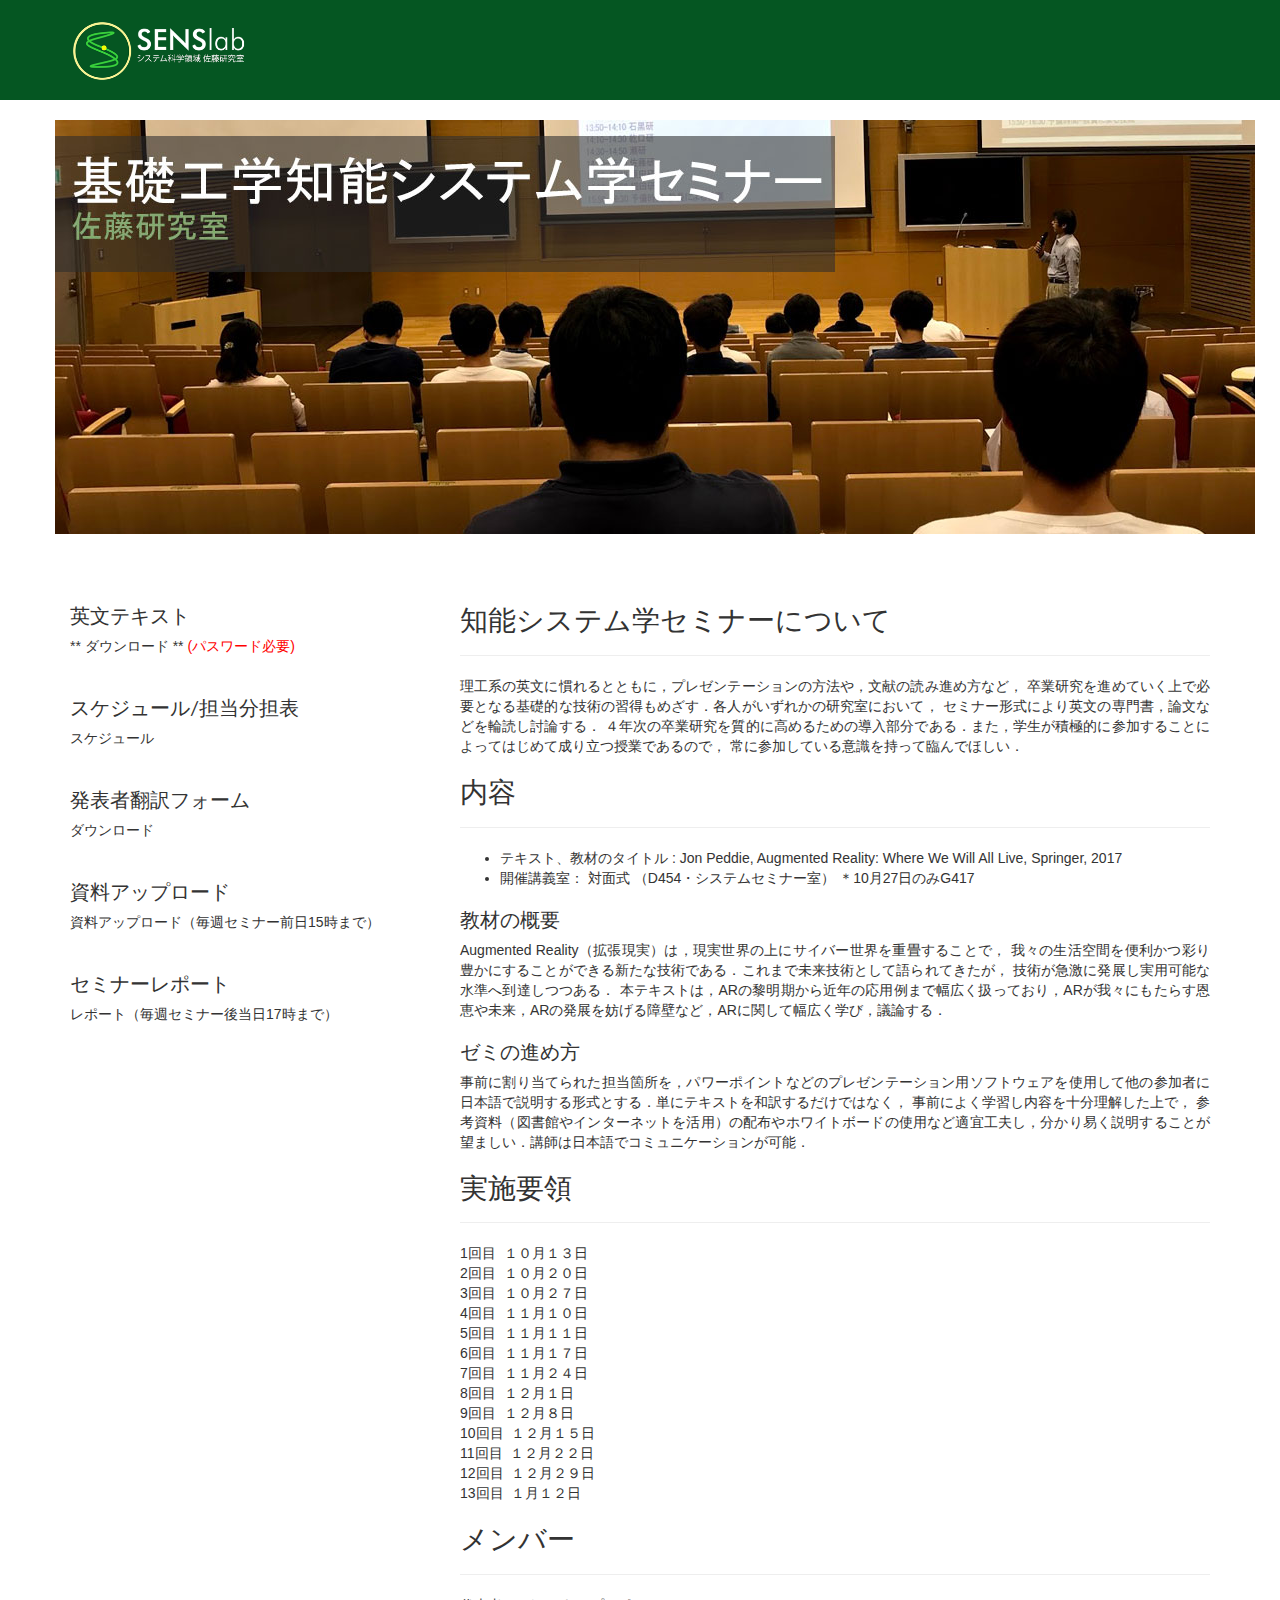
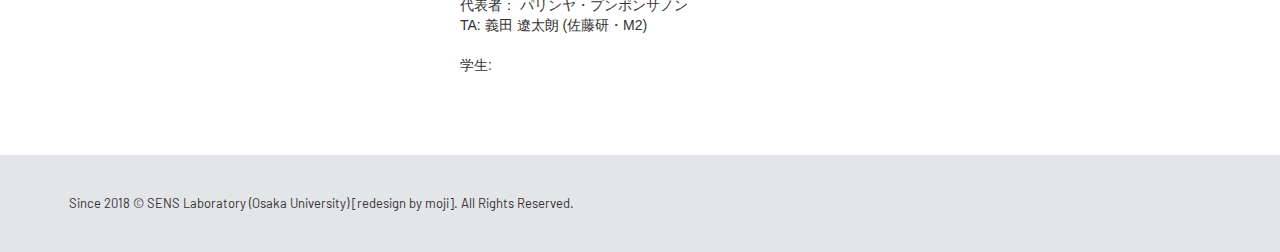
==== 2022/index.html @ cb9b2a0f "update link" ====
<!DOCTYPE html>
<html>
<head>
	<title>R4(2022)基礎工学知能システム学セミナー 佐藤研: Augmented Reality Where We Will Alive</title>
	<meta name="viewport" content="width=device-width, initial-scale=1.0">
	<meta http-equiv="Content-Type" content="text/html; charset=UTF-8" />
	<meta name="keywords" content="SENS,大阪大学,基礎工学部,基礎工学研究科,基礎工学知能システム学セミナー">
	<meta name="description" content="基礎工学知能システム学セミナー">
	<meta name="author" content="SENS">

	<!-- SENS ICON -->
	<link rel="SENS" href="https://www.sens.sys.es.osaka-u.ac.jp/images/icons/sens-lab.ico" type="image/x-icon" />

	<!-- Bootstrap -->
	<link href="css/bootstrap.css" rel="stylesheet">
	<link href="css/custom-setting.css" rel="stylesheet">
	
	<!-- jQuery --> 
	<script type="text/javascript" src="https://ajax.googleapis.com/ajax/libs/jquery/2.1.3/jquery.min.js"></script> 

	<!-- Google Fonts -->
	<link href="https://fonts.googleapis.com/css?family=Roboto" rel="stylesheet">
	<link href="https://fonts.googleapis.com/css?family=Lato" rel="stylesheet">
	<link href="https://fonts.googleapis.com/css?family=Abel" rel="stylesheet">
	<link href="https://fonts.googleapis.com/css?family=Barlow" rel="stylesheet">
	
	<!-- Google Analytic -->
	<script type="text/javascript" src="js/analytics.js"></script>
</head>

<body>
<header class="main-header">
	<!-- to be filled by javascript, see header.html -->
</header>

<section class="teaser-container">
<div class="container">
	<div class="row">
	<img src="images/teasers/teaser-sys-seminar-at-osaka-u.jpg" style="padding-top: 60px;">
	</div>
</div>
</section>

<p id="about-pbl"></p>
<div class="container">
	<div class="row" style="padding-bottom:0px;margin-bottom:0px">
	</br>
	</br>
	<div class="col-md-4" style="text-align: left;">
		<h2 class="medium-headline">英文テキスト</h2>
		<a class="textlink-black" href="https://drive.google.com/file/d/1UW7KDTal5PQsuIqQap1_smPcKyoL-IUZ/view?usp=sharing" target="_blank">** ダウンロード **</a>
		<font style="color: red;">(パスワード必要)</font>
		</br>
		</br>
		
		<h2 class="medium-headline">スケジュール/担当分担表</h2>
		<a class="textlink-black" href="https://docs.google.com/spreadsheets/d/1PE4AvtioFS-nCHK56oR7BIEzM9UAwaiLkw_JF3z1Wh4/edit?usp=sharing" target="_blank">
		スケジュール
		</a>
		</br>
		</br>	
		
		<h2 class="medium-headline">発表者翻訳フォーム</h2>
		<a class="textlink-black" href="#" target="_blank">ダウンロード</a>
		</br>
		</br>
		
		<h2 class="medium-headline">資料アップロード</h2>
		<a class="textlink-black" href="#" target="_blank">資料アップロード（毎週セミナー前日15時まで）</a>
		</br>
		</br>
		
		<h2 class="medium-headline">セミナーレポート</h2>
		<a class="textlink-black" href="#" target="_blank">レポート（毎週セミナー後当日17時まで）</a>
		</br>
		</br>	
		
	</div>
	<div class="col-md-8" style="text-align: justify;">
		<section class="about-sys-seminar">
		<h3 class="big-headline">知能システム学セミナーについて</h3>
		<hr>
		理工系の英文に慣れるとともに，プレゼンテーションの方法や，文献の読み進め方など，
		卒業研究を進めていく上で必要となる基礎的な技術の習得もめざす．各人がいずれかの研究室において，
		セミナー形式により英文の専門書，論文などを輪読し討論する．
		４年次の卒業研究を質的に高めるための導入部分である．また，学生が積極的に参加することによってはじめて成り立つ授業であるので，
		常に参加している意識を持って臨んでほしい．
		</br>
		</section>
		
		<section class="class-information">
		<h3 class="big-headline">内容</h3>
		<hr>
		<ul>
		<li> テキスト、教材のタイトル : 
		Jon Peddie, Augmented Reality: Where We Will All Live, Springer, 2017
		</li>
		<li>開催講義室： 対面式 （D454・システムセミナー室） ＊10月27日のみG417
		</li>
		</ul>
		<h2 class="medium-headline">教材の概要</h2>
		Augmented Reality（拡張現実）は，現実世界の上にサイバー世界を重畳することで，
		我々の生活空間を便利かつ彩り豊かにすることができる新たな技術である．これまで未来技術として語られてきたが，
		技術が急激に発展し実用可能な水準へ到達しつつある．
		本テキストは，ARの黎明期から近年の応用例まで幅広く扱っており，ARが我々にもたらす恩恵や未来，ARの発展を妨げる障壁など，ARに関して幅広く学び，議論する．
		</br>
		<h2 class="medium-headline">ゼミの進め方</h2>
		事前に割り当てられた担当箇所を，パワーポイントなどのプレゼンテーション用ソフトウェアを使用して他の参加者に日本語で説明する形式とする．単にテキストを和訳するだけではなく，
		事前によく学習し内容を十分理解した上で，
		参考資料（図書館やインターネットを活用）の配布やホワイトボードの使用など適宜工夫し，分かり易く説明することが望ましい．講師は日本語でコミュニケーションが可能．
		</section>
		
		<section class="class-schedule">
		<h3 class="big-headline">実施要領</h3>
		<hr>
		1回目&nbsp;&nbsp;１０月１３日
		</br>
		2回目&nbsp;&nbsp;１０月２０日
		</br>
		3回目&nbsp;&nbsp;１０月２７日
		</br>
		4回目&nbsp;&nbsp;１１月１０日
		</br>
		5回目&nbsp;&nbsp;１１月１１日
		</br>
		6回目&nbsp;&nbsp;１１月１７日
		</br>
		7回目&nbsp;&nbsp;１１月２４日
		</br>
		8回目&nbsp;&nbsp;１２月１日
		</br>
		9回目&nbsp;&nbsp;１２月８日
		</br>
		10回目&nbsp;&nbsp;１２月１５日
		</br>
		11回目&nbsp;&nbsp;１２月２２日
		</br>
		12回目&nbsp;&nbsp;１２月２９日
		</br>
		13回目&nbsp;&nbsp;１月１２日
		</br>
		</section>
		
		<section class="members">
		<h3 class="big-headline">メンバー</h3>
		<hr>
		代表者： <a class="textlink-black" href="https://punpongsanon.info/" target="_blank">パリンヤ・プンポンサノン</a>
		</br>
		TA: 義田 遼太朗 (佐藤研・M2)
		</br>
		</br>
		学生:
		</section>
	</div>
	</div>
</div>
 
<div class="dc_clear">
</div>

</br>
</br>
</br>
</br>
</section>

<div class="container">
	<div class="row">
		<div class="col-md-12 footer" style="text-align: center;">
			<span class="copyright">
			Since 2018 &copy; SENS Laboratory (Osaka University) [redesign by 
			<a href="https://punpongsanon.info/" target="_blank" class="footer-text-link">
			moji</a>]. 
			All Rights Reserved.
			</span>
		</div>
	</div>
</div>

<!-- Bootstrap --> 
<script type="text/javascript" src="js/bootstrap.min.js"></script>
<!-- header -->
<script type="text/javascript" src="js/headerstrap.js"></script> 

</body>
</html>
---- 2022/css/custom-setting.css ----
/*!
 * IE10 viewport hack for Surface/desktop Windows 8 bug
 * Copyright 2014-2015 Twitter, Inc.
 * Licensed under MIT (https://github.com/twbs/bootstrap/blob/master/LICENSE)
 */

/*
 * See the Getting Started docs for more information:
 * http://getbootstrap.com/getting-started/#support-ie10-width
 */
@-ms-viewport     { width: device-width; }
@-o-viewport      { width: device-width; }
@viewport         { width: device-width; }

body 
{
    width: 100%;
    height: 100%;	
	font-family: 'Open Sans', sans-serif;
}

html 
{
    width: 100%;
    height: 100%;
}

.big-headline
{
	font-size: 28px;
	text-transform: none;
	font-family: 'Lato';
	font-weight: 400;
}

.medium-headline
{
	font-size: 20px;
	text-transform: none;
	font-family: 'Lato';
	font-weight: 400;
}

.small-headline
{
	font-size: 15px;
	text-transform: none;
	font-family: 'Lato';
	font-weight: 400;
}

.navbar 
{
	color: #000;
	background-color: #055622;
	font-family: 'Roboto';
}

.navbar.navbar-default 
{
  border: none;
}

.teaser-container
{
	background-color: #ffffff;
	padding-top: 60px;
}

.main-container
{
	padding-top: 60px;
}

/* Members */
.current-lab-member-name
{
	font-size: 15px;
	font-family: 'Roboto';
}

.current-lab-member-position
{
	font-size: 13px;
	font-family: 'Roboto';
	padding-bottom: 7px;
}

/* Footer */
.footer 
{
	width: 100%;
	display: flex;
	flex-flow: row wrap;
	position: relative;
	margin-left: auto;
	margin-right: auto;
	padding: 1em;
	background: hsl(220, 10%, 90%);
	box-shadow: -50vw 0 hsl(220, 10%, 90%), 50vw 0 hsl(220, 10%, 90%);
	text-align: center;
}

.footer-logo 
{
	height: 3em;
	margin: 0 .5em;
	text-decoration: none;
	text-align: center;
}

.footer-text-link
{
	color: #333333;
	background-color: transparent;
	text-decoration:none;
	border-bottom:0px;
}

.footer-text-link:hover
{
	color: #055622;
	text-decoration:underline;
	border-bottom:1px;
}

/* CopyRight */
.copyright 
{
	color: #333333;
	padding: 25px 0;
	margin: 0;
	text-align: center;
	font-size: 13px;
	font-family: 'Barlow';
	position: relative;
	z-index: 200;
}

/* tag */
.tag-ppt-download
{
	padding-left: 3px;
	padding-right: 3px;
	padding-top: 2px;
	padding-bottom: 2px;
	color: #ffffff;
	background-color: #46632f;
	border-color: #46632f;
	text-decoration: none;
}

.tag-ppt-download:active
{
	padding-left: 3px;
	padding-right: 3px;
	padding-top: 2px;
	padding-bottom: 2px;
	color: #ffffff;
	background-color: #004aa3;
	border-color: #004aa3;
	text-decoration: none;
}

.tag-ppt-download:hover
{
	padding-left: 3px;
	padding-right: 3px;
	padding-top: 2px;
	padding-bottom: 2px;
	color: #ffffff;
	background-color: #364c25;
	border-color: #364c25;
	text-decoration: none;
}

.tag-ppt-download:visit
{
	padding-left: 3px;
	padding-right: 3px;
	padding-top: 2px;
	padding-bottom: 2px;
	color: #ffffff;
	background-color: #46632f;
	border-color: #46632f;
	text-decoration: none;
}

/* link */
.textlink-black
{
	-moz-transition: opacity 0.25s ease-in-out;
	-webkit-transition: opacity 0.25s ease-in-out;
	-o-transition: opacity 0.25s ease-in-out;
	-ms-transition: opacity 0.25s ease-in-out;
	transition: opacity 0.25s ease-in-out;	
	text-decoration: none;
	color: #333333;
}

.textlink-black:hover
{
	text-transform: uppercase;
	color: #494949;
}

.textlink-black:active
{
}

.textlink-black:visited
{
	color: #333333;
}

.textlink-black-big
{
}

.textlink-black-norm
{
	-moz-transition: opacity 0.25s ease-in-out;
	-webkit-transition: opacity 0.25s ease-in-out;
	-o-transition: opacity 0.25s ease-in-out;
	-ms-transition: opacity 0.25s ease-in-out;
	transition: opacity 0.25s ease-in-out;	
	text-decoration: none;
	color: #333333;
}

.textlink-black-norm:hover
{
	color: #494949;
}

.textlink-black-norm:active
{
}

.textlink-black-norm:visited
{
	color: #333333;
}
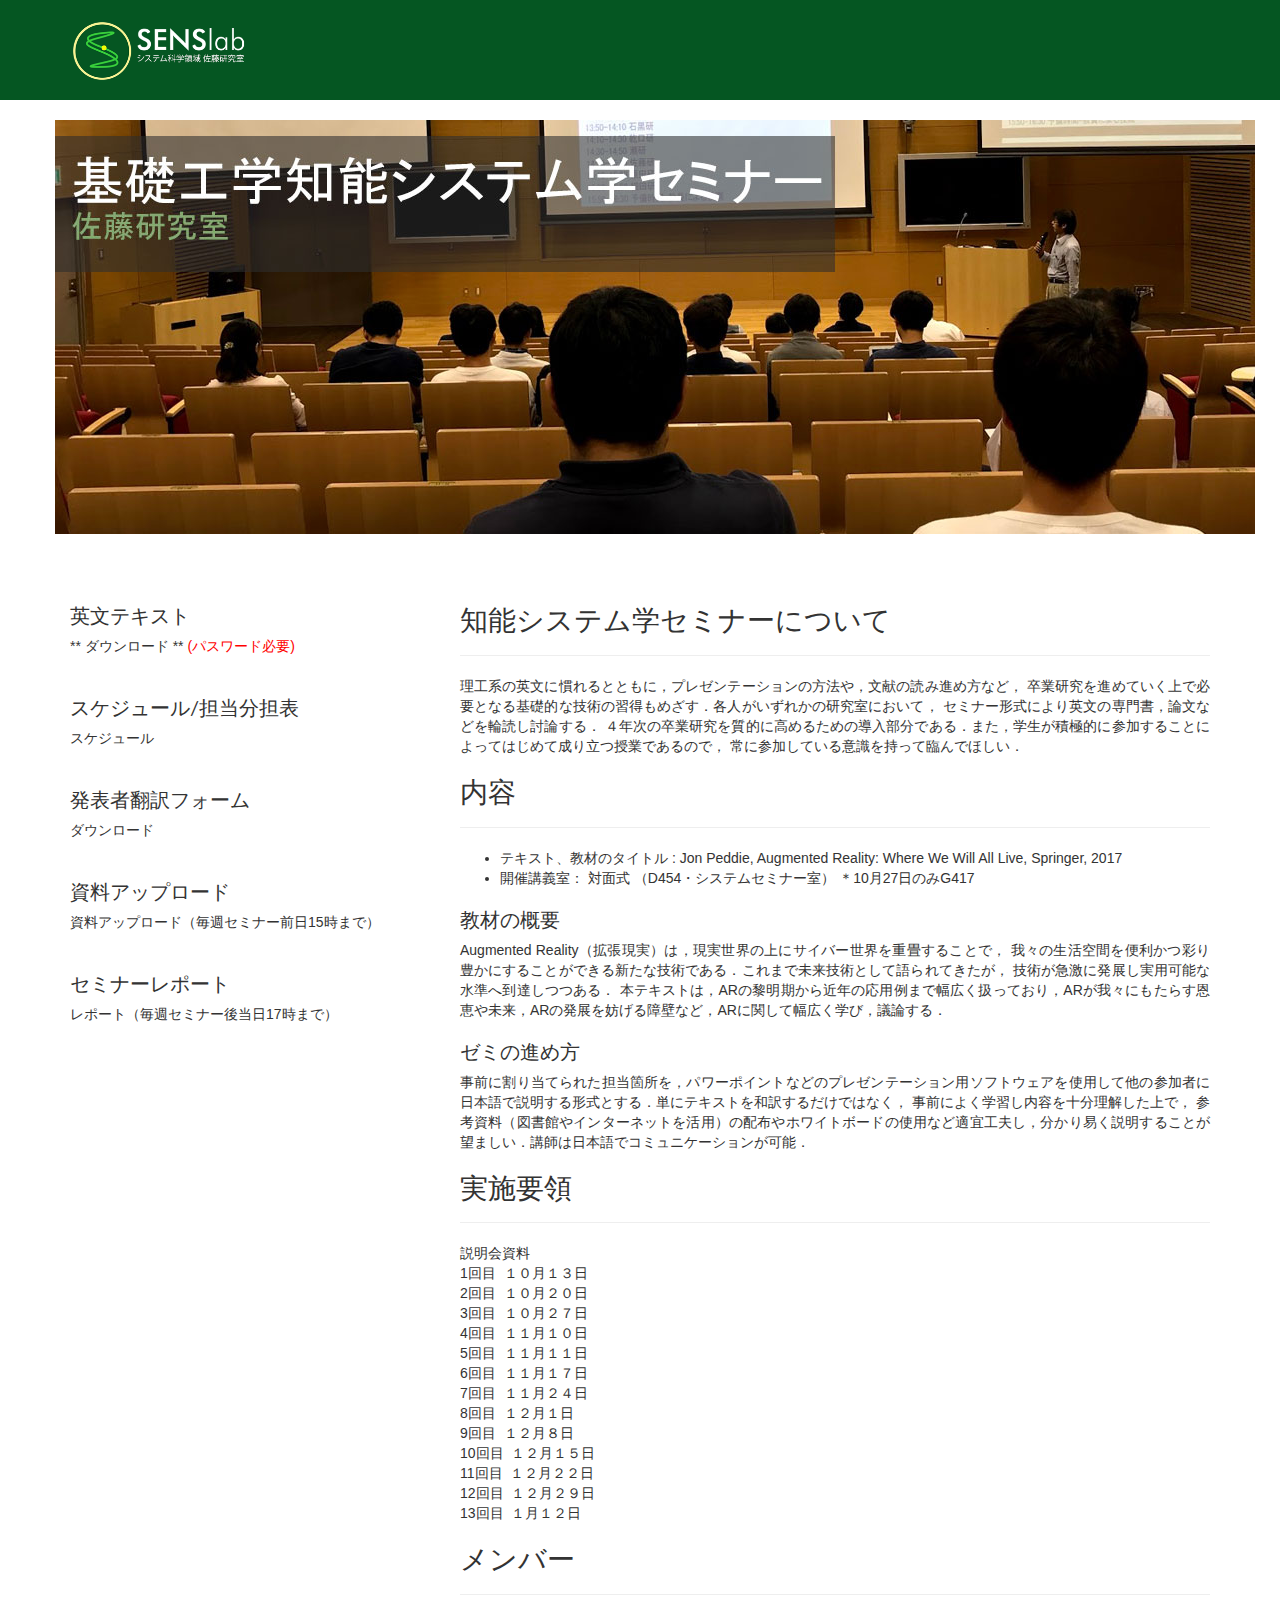
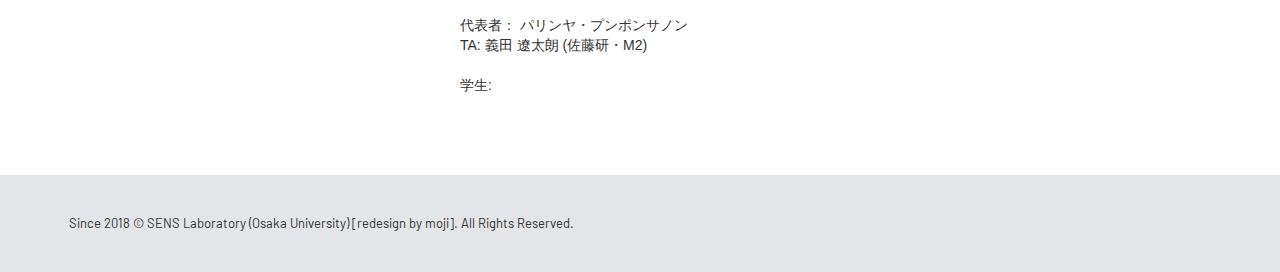
==== commit 9500569e: "add materials" ====
--- a/2022/index.html
+++ b/2022/index.html
@@ -61,17 +61,17 @@
 		</br>	
 		
 		<h2 class="medium-headline">発表者翻訳フォーム</h2>
-		<a class="textlink-black" href="#" target="_blank">ダウンロード</a>
+		<a class="textlink-black" href="https://docs.google.com/document/d/1V7vcUYLYkz_Tloh152LNPhg1tn3H5OnU/edit?usp=sharing&ouid=116277944789146877427&rtpof=true&sd=true" target="_blank">ダウンロード</a>
 		</br>
 		</br>
 		
 		<h2 class="medium-headline">資料アップロード</h2>
-		<a class="textlink-black" href="#" target="_blank">資料アップロード（毎週セミナー前日15時まで）</a>
+		<a class="textlink-black" href="https://forms.gle/GsZufDhZWQj2dzoM9" target="_blank">資料アップロード（毎週セミナー前日15時まで）</a>
 		</br>
 		</br>
 		
 		<h2 class="medium-headline">セミナーレポート</h2>
-		<a class="textlink-black" href="#" target="_blank">レポート（毎週セミナー後当日17時まで）</a>
+		<a class="textlink-black" href="https://forms.gle/HssoqcRYWmgbTuPBA" target="_blank">レポート（毎週セミナー後当日17時まで）</a>
 		</br>
 		</br>	
 		
@@ -113,6 +113,10 @@
 		<section class="class-schedule">
 		<h3 class="big-headline">実施要領</h3>
 		<hr>
+		<a class="textlink-black" href="https://drive.google.com/file/d/1WYBIc1d2O46jQFWEd6wOKCsj75FLoXOP/view?usp=sharing" target="_blank">
+		説明会資料
+		</a>
+		</br>
 		1回目&nbsp;&nbsp;１０月１３日
 		</br>
 		2回目&nbsp;&nbsp;１０月２０日
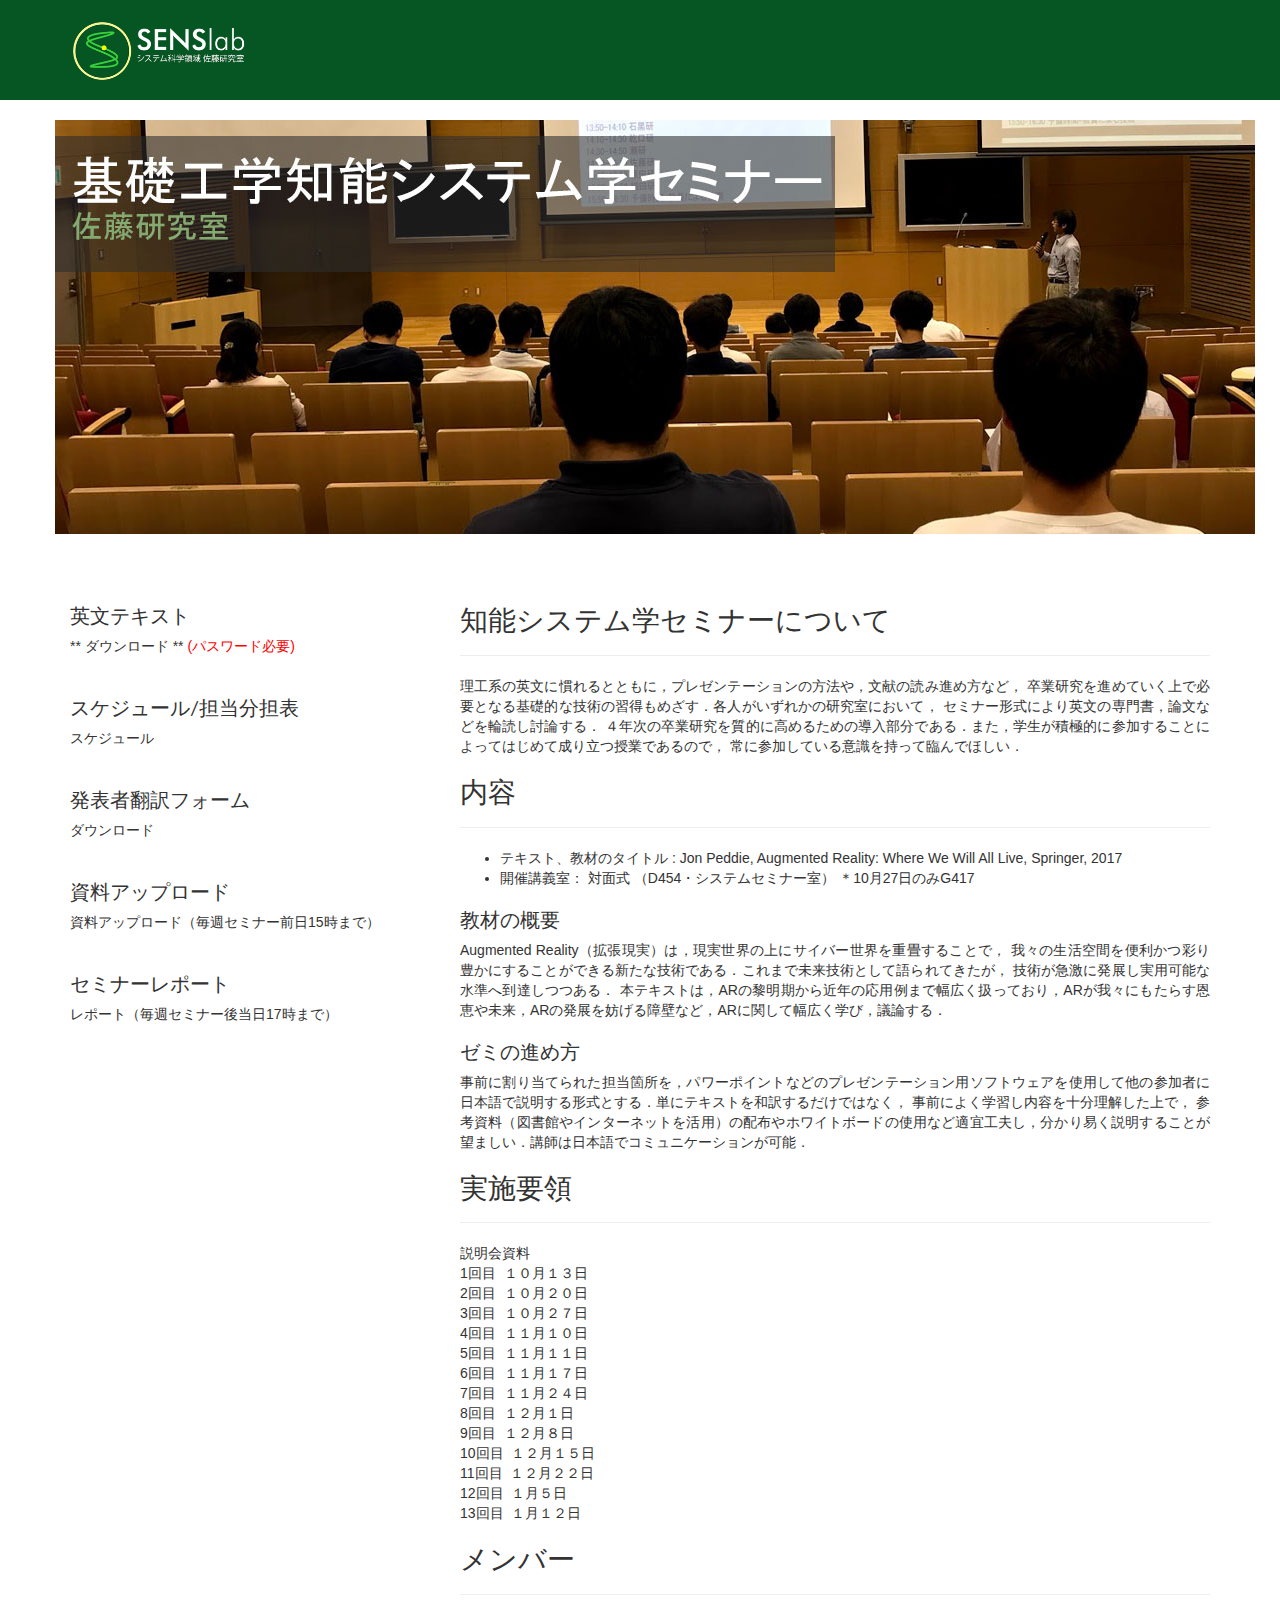
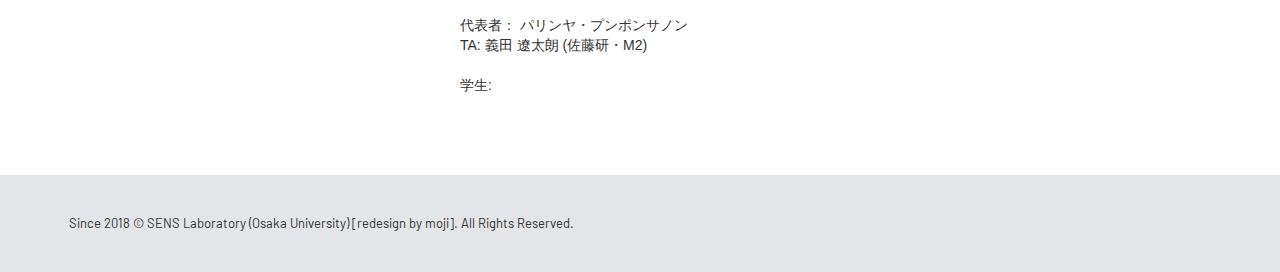
==== commit 783568e5: "update calendar" ====
--- a/2022/index.html
+++ b/2022/index.html
@@ -139,7 +139,7 @@
 		</br>
 		11回目&nbsp;&nbsp;１２月２２日
 		</br>
-		12回目&nbsp;&nbsp;１２月２９日
+		12回目&nbsp;&nbsp;１月５日
 		</br>
 		13回目&nbsp;&nbsp;１月１２日
 		</br>
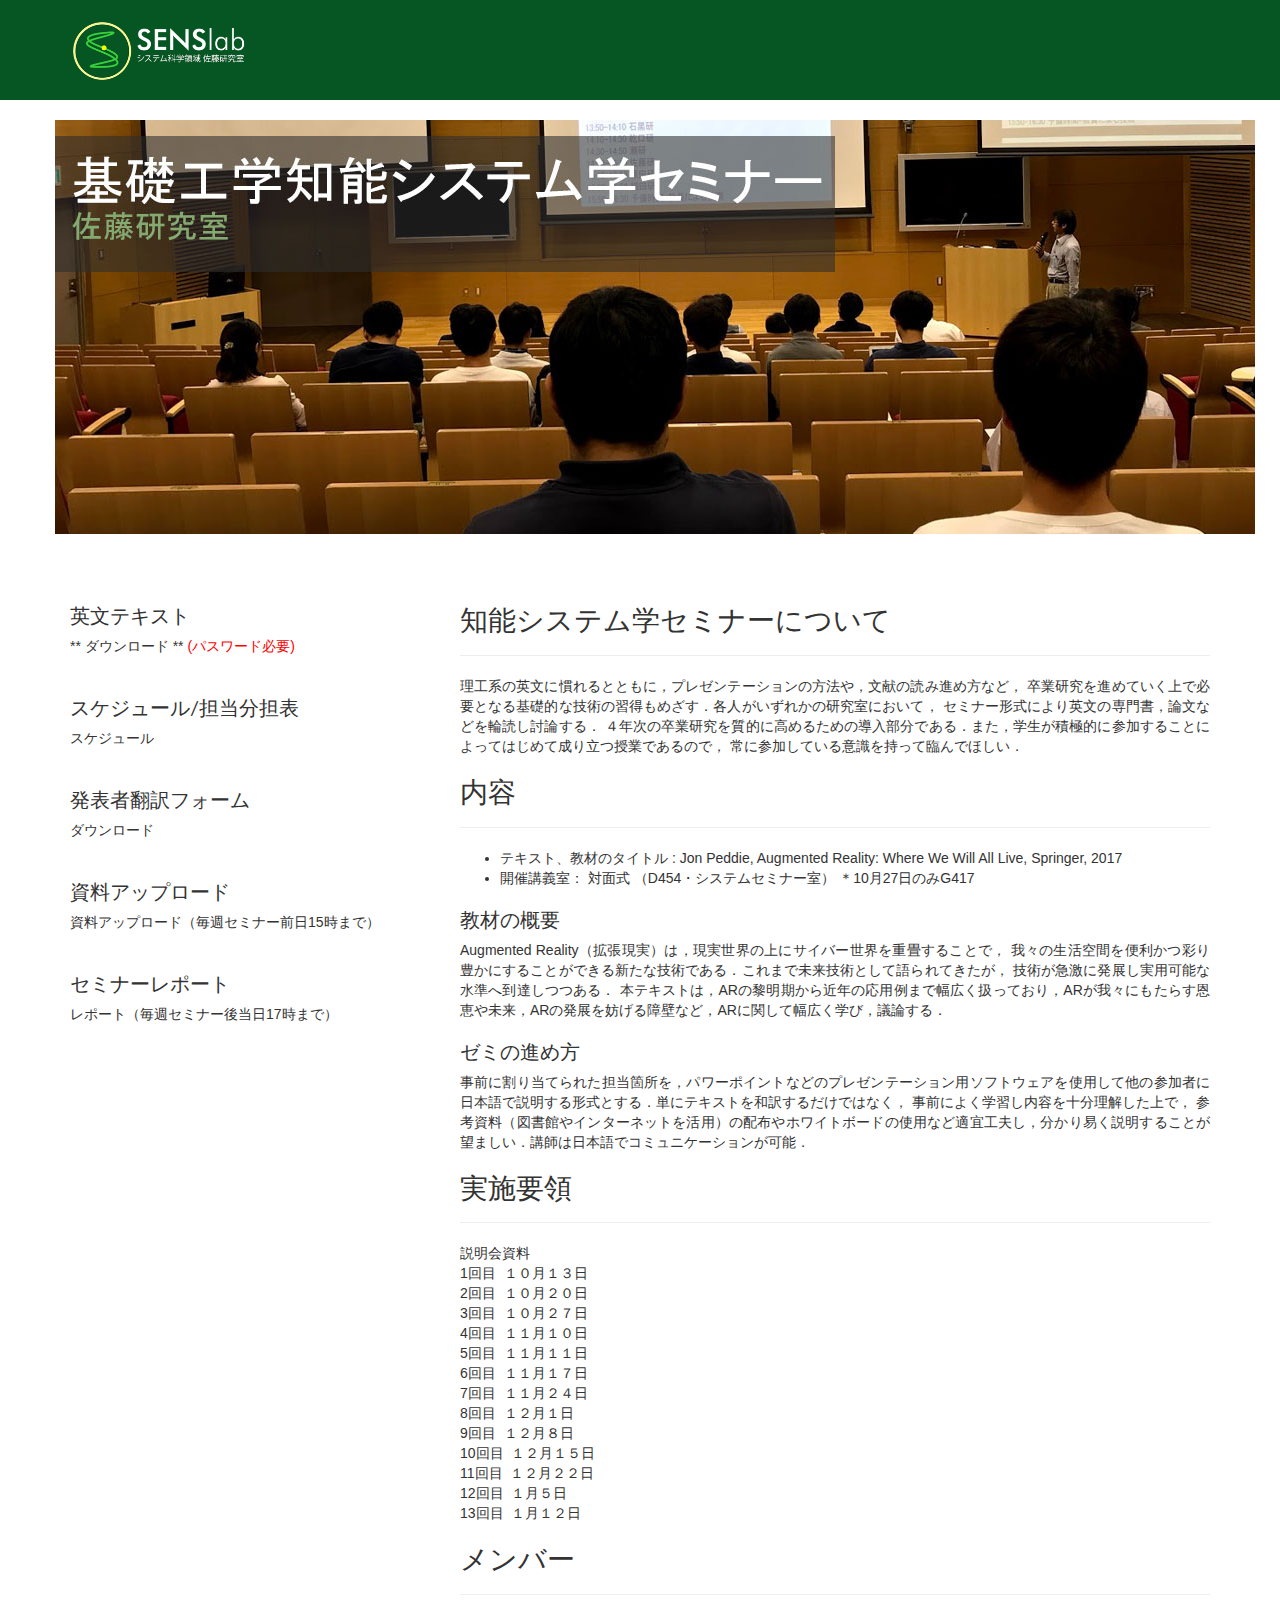
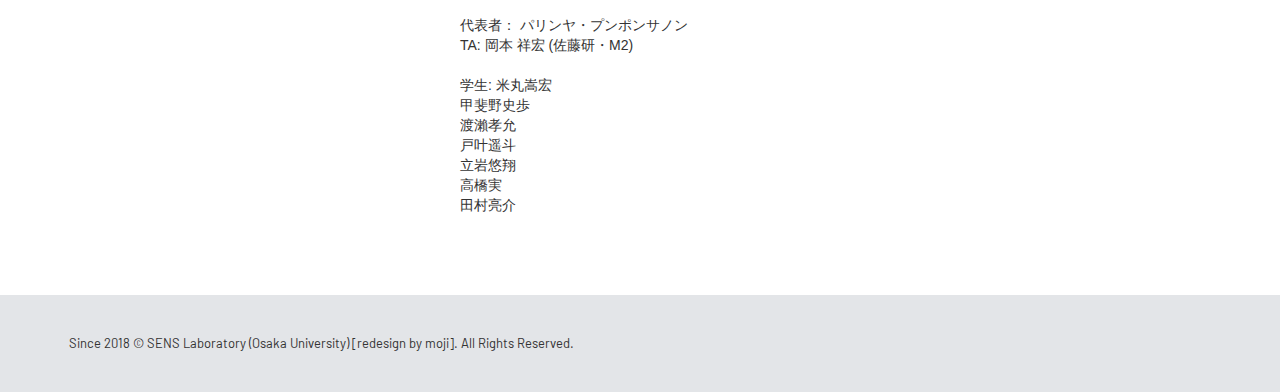
==== commit cca0c0c0: "update member" ====
--- a/2022/index.html
+++ b/2022/index.html
@@ -150,10 +150,23 @@
 		<hr>
 		代表者： <a class="textlink-black" href="https://punpongsanon.info/" target="_blank">パリンヤ・プンポンサノン</a>
 		</br>
-		TA: 義田 遼太朗 (佐藤研・M2)
+		TA: 岡本 祥宏 (佐藤研・M2)
 		</br>
 		</br>
 		学生:
+			米丸嵩宏
+			</br>
+			甲斐野史歩
+			</br>
+			渡瀨孝允
+			</br>
+			戸叶遥斗
+			</br>
+			立岩悠翔
+			</br>
+			高橋実
+			</br>
+			田村亮介
 		</section>
 	</div>
 	</div>
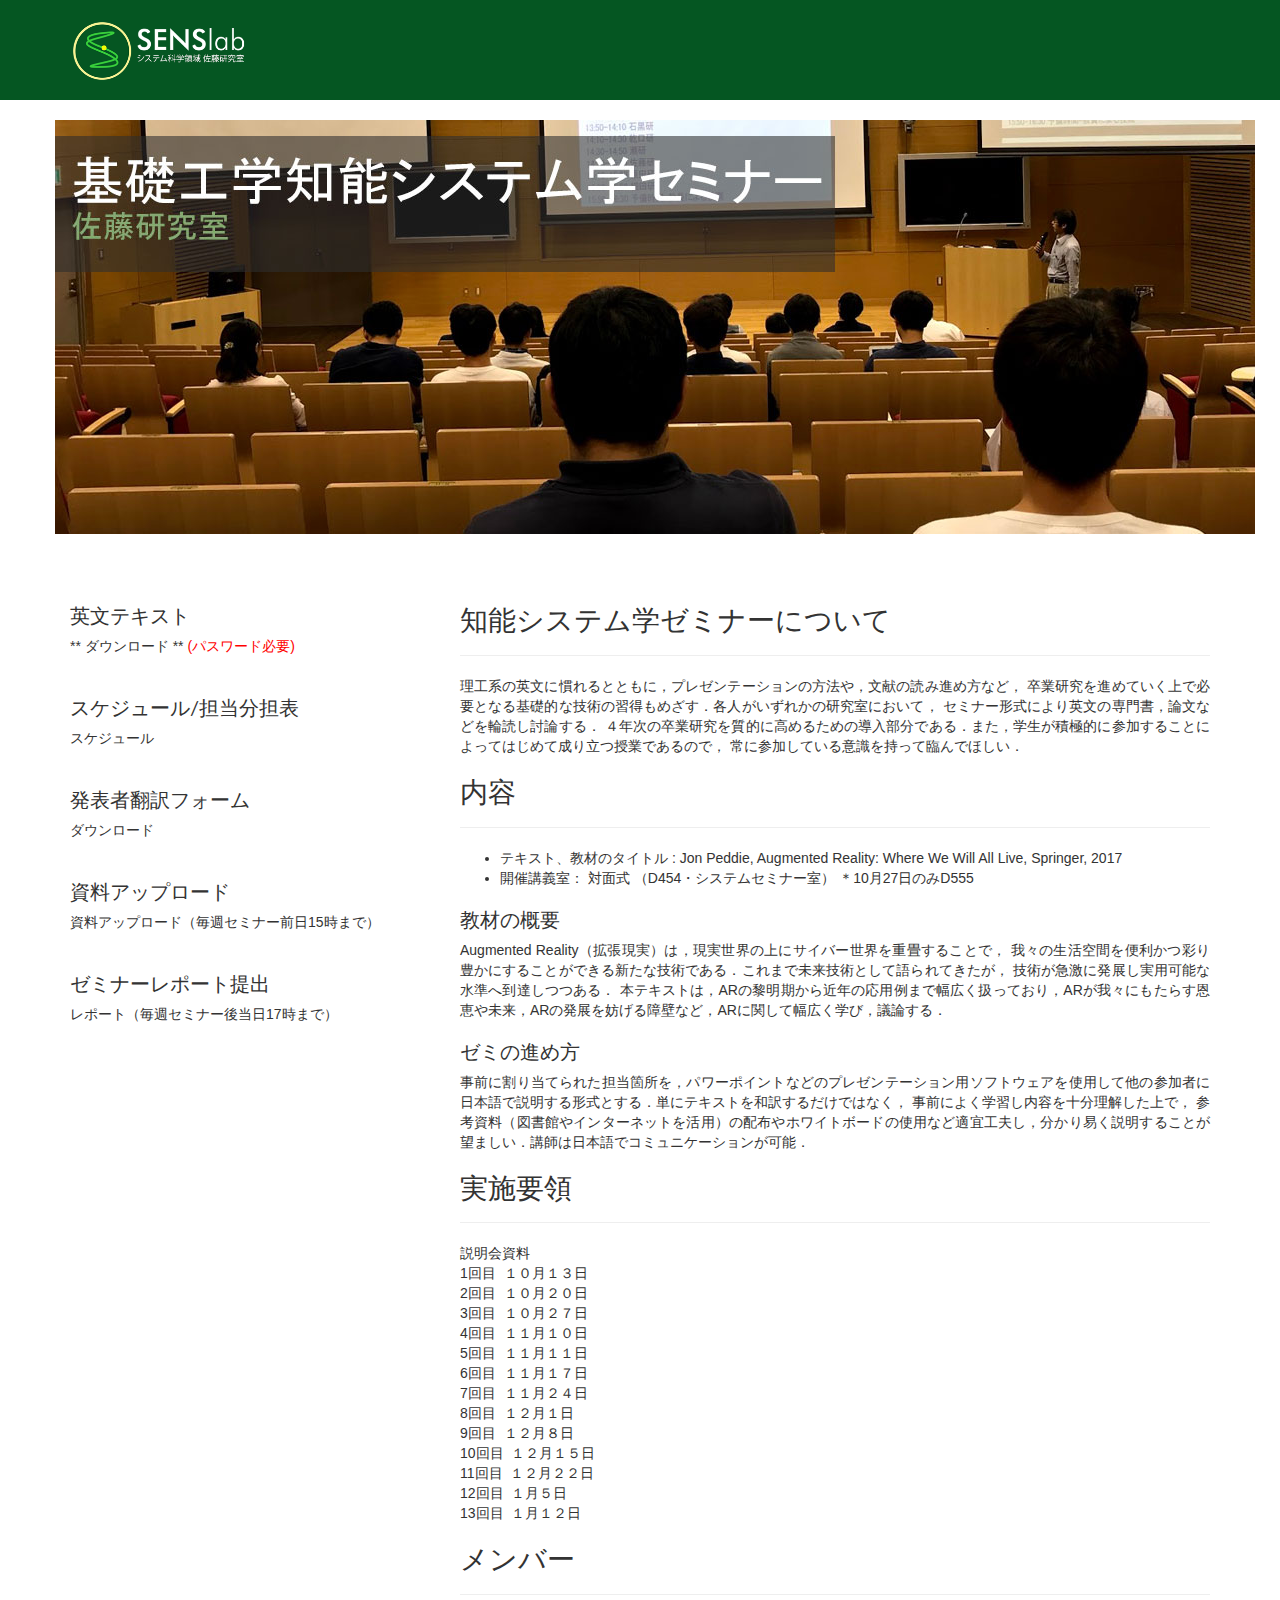
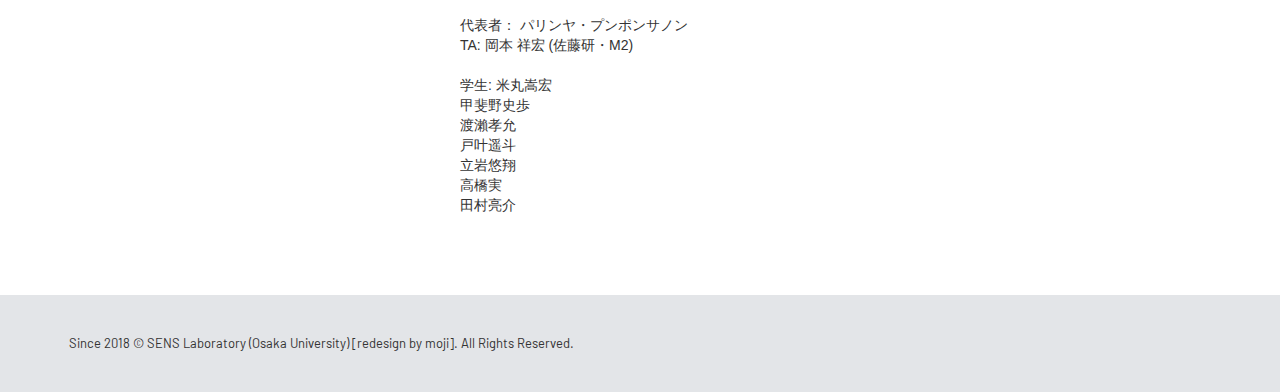
==== commit cf42de3a: "update room information" ====
--- a/2022/index.html
+++ b/2022/index.html
@@ -70,7 +70,7 @@
 		</br>
 		</br>
 		
-		<h2 class="medium-headline">セミナーレポート</h2>
+		<h2 class="medium-headline">ゼミナーレポート提出</h2>
 		<a class="textlink-black" href="https://forms.gle/HssoqcRYWmgbTuPBA" target="_blank">レポート（毎週セミナー後当日17時まで）</a>
 		</br>
 		</br>	
@@ -78,7 +78,7 @@
 	</div>
 	<div class="col-md-8" style="text-align: justify;">
 		<section class="about-sys-seminar">
-		<h3 class="big-headline">知能システム学セミナーについて</h3>
+		<h3 class="big-headline">知能システム学ゼミナーについて</h3>
 		<hr>
 		理工系の英文に慣れるとともに，プレゼンテーションの方法や，文献の読み進め方など，
 		卒業研究を進めていく上で必要となる基礎的な技術の習得もめざす．各人がいずれかの研究室において，
@@ -95,7 +95,7 @@
 		<li> テキスト、教材のタイトル : 
 		Jon Peddie, Augmented Reality: Where We Will All Live, Springer, 2017
 		</li>
-		<li>開催講義室： 対面式 （D454・システムセミナー室） ＊10月27日のみG417
+		<li>開催講義室： 対面式 （D454・システムセミナー室） ＊10月27日のみD555
 		</li>
 		</ul>
 		<h2 class="medium-headline">教材の概要</h2>
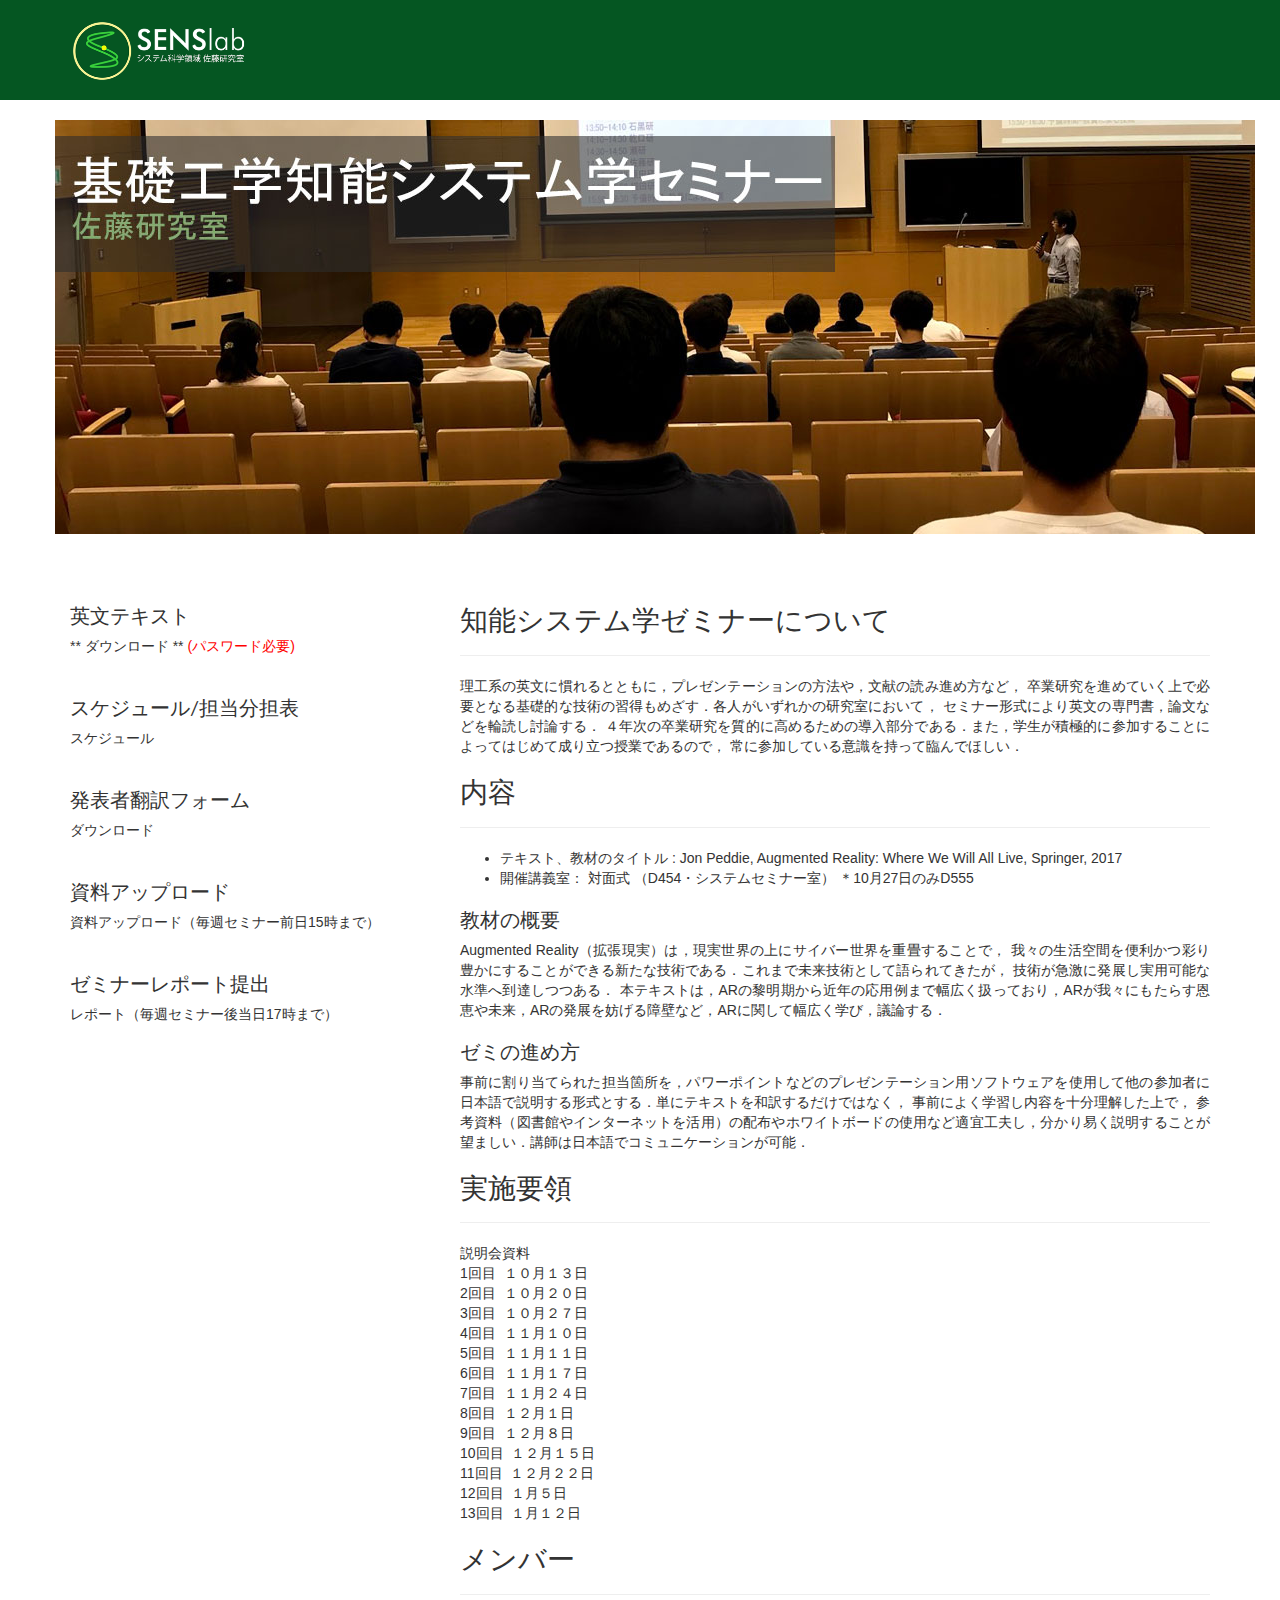
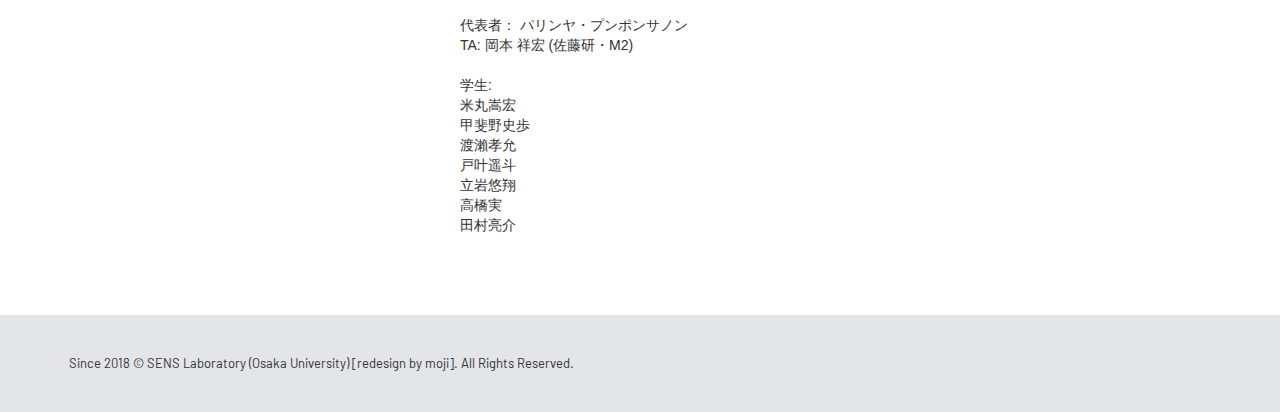
==== commit 0c399f43: "update syntax" ====
--- a/2022/index.html
+++ b/2022/index.html
@@ -154,6 +154,7 @@
 		</br>
 		</br>
 		学生:
+			</br>
 			米丸嵩宏
 			</br>
 			甲斐野史歩
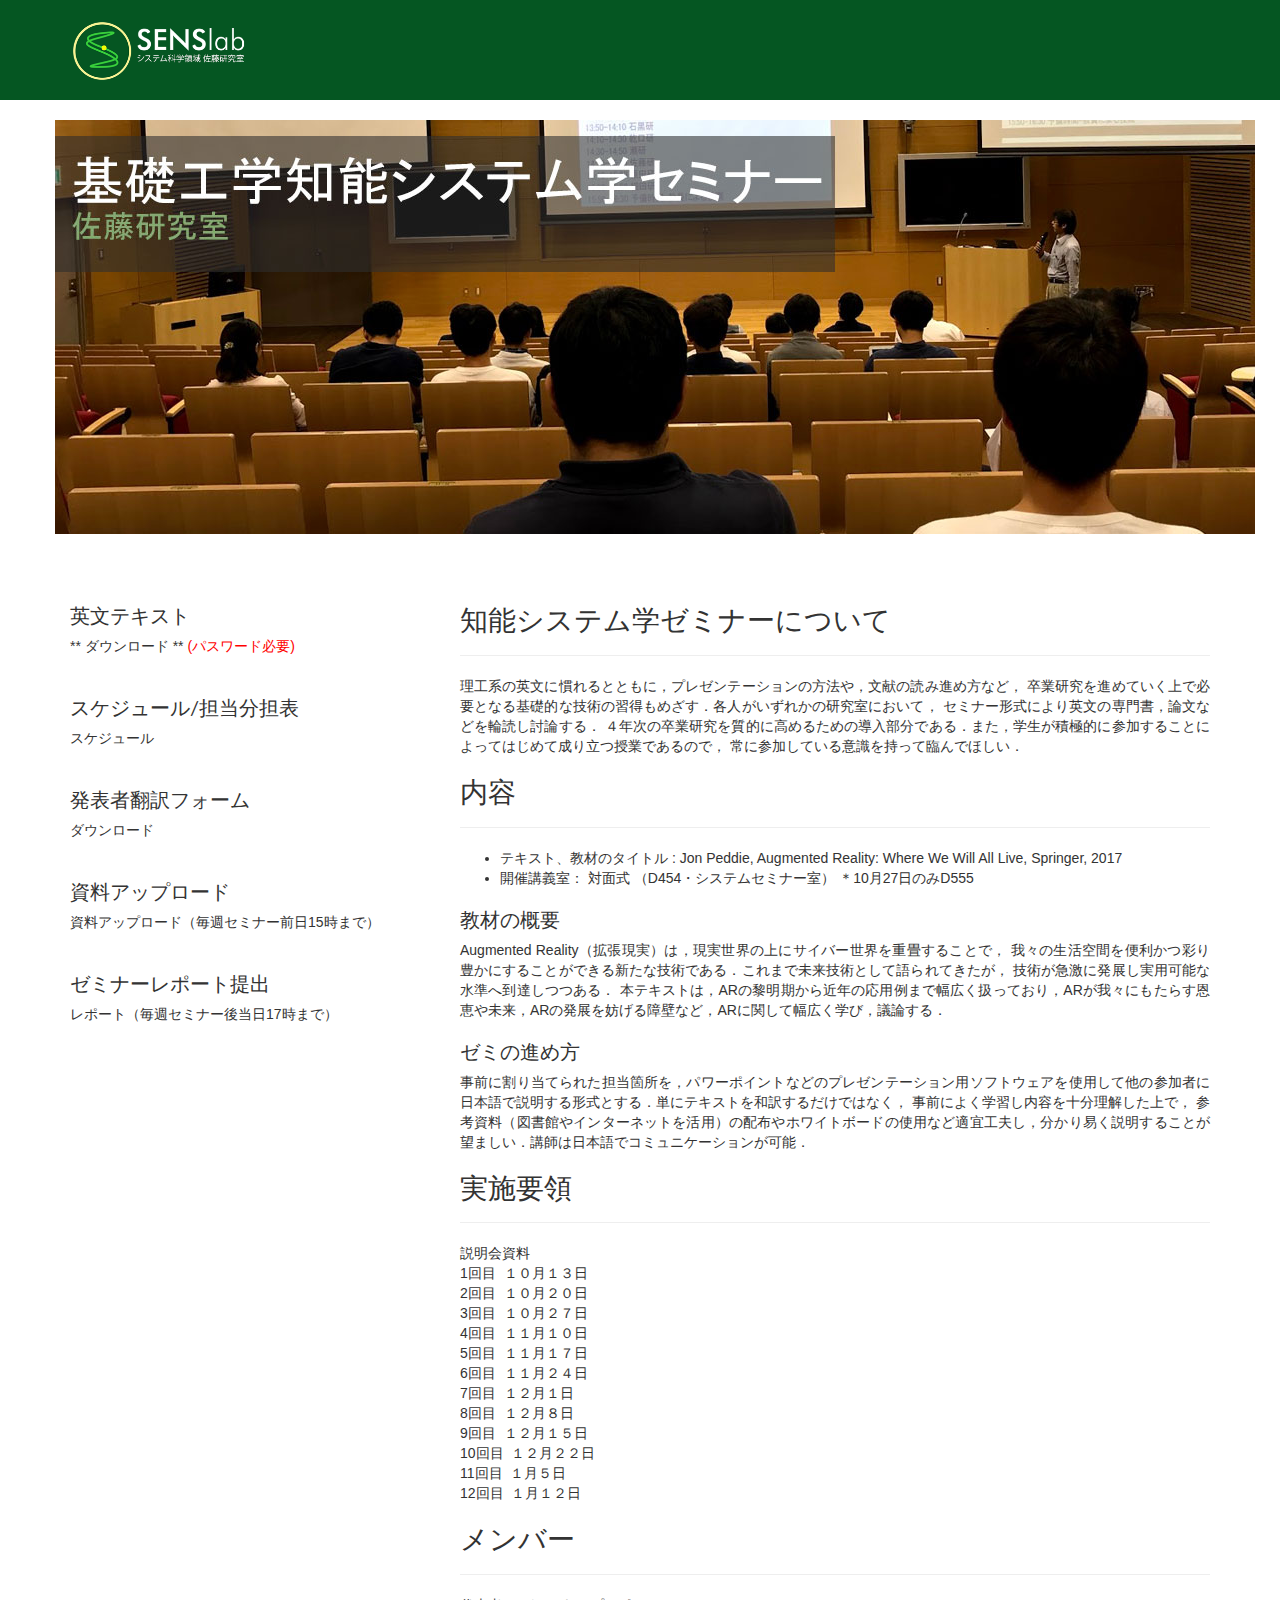
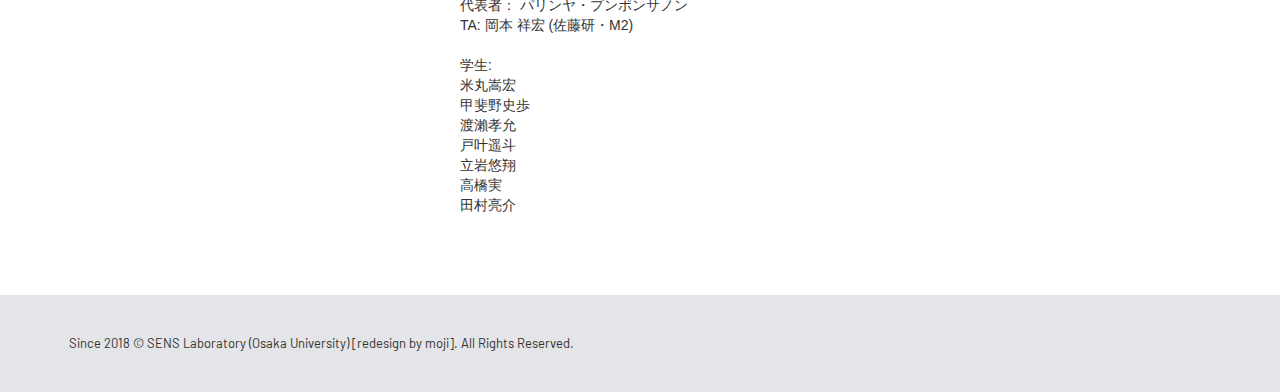
==== commit 5c607d0a: "update schedule" ====
--- a/2022/index.html
+++ b/2022/index.html
@@ -125,23 +125,21 @@
 		</br>
 		4回目&nbsp;&nbsp;１１月１０日
 		</br>
-		5回目&nbsp;&nbsp;１１月１１日
-		</br>
-		6回目&nbsp;&nbsp;１１月１７日
-		</br>
-		7回目&nbsp;&nbsp;１１月２４日
-		</br>
-		8回目&nbsp;&nbsp;１２月１日
-		</br>
-		9回目&nbsp;&nbsp;１２月８日
-		</br>
-		10回目&nbsp;&nbsp;１２月１５日
-		</br>
-		11回目&nbsp;&nbsp;１２月２２日
-		</br>
-		12回目&nbsp;&nbsp;１月５日
-		</br>
-		13回目&nbsp;&nbsp;１月１２日
+		5回目&nbsp;&nbsp;１１月１７日
+		</br>
+		6回目&nbsp;&nbsp;１１月２４日
+		</br>
+		7回目&nbsp;&nbsp;１２月１日
+		</br>
+		8回目&nbsp;&nbsp;１２月８日
+		</br>
+		9回目&nbsp;&nbsp;１２月１５日
+		</br>
+		10回目&nbsp;&nbsp;１２月２２日
+		</br>
+		11回目&nbsp;&nbsp;１月５日
+		</br>
+		12回目&nbsp;&nbsp;１月１２日
 		</br>
 		</section>
 		
